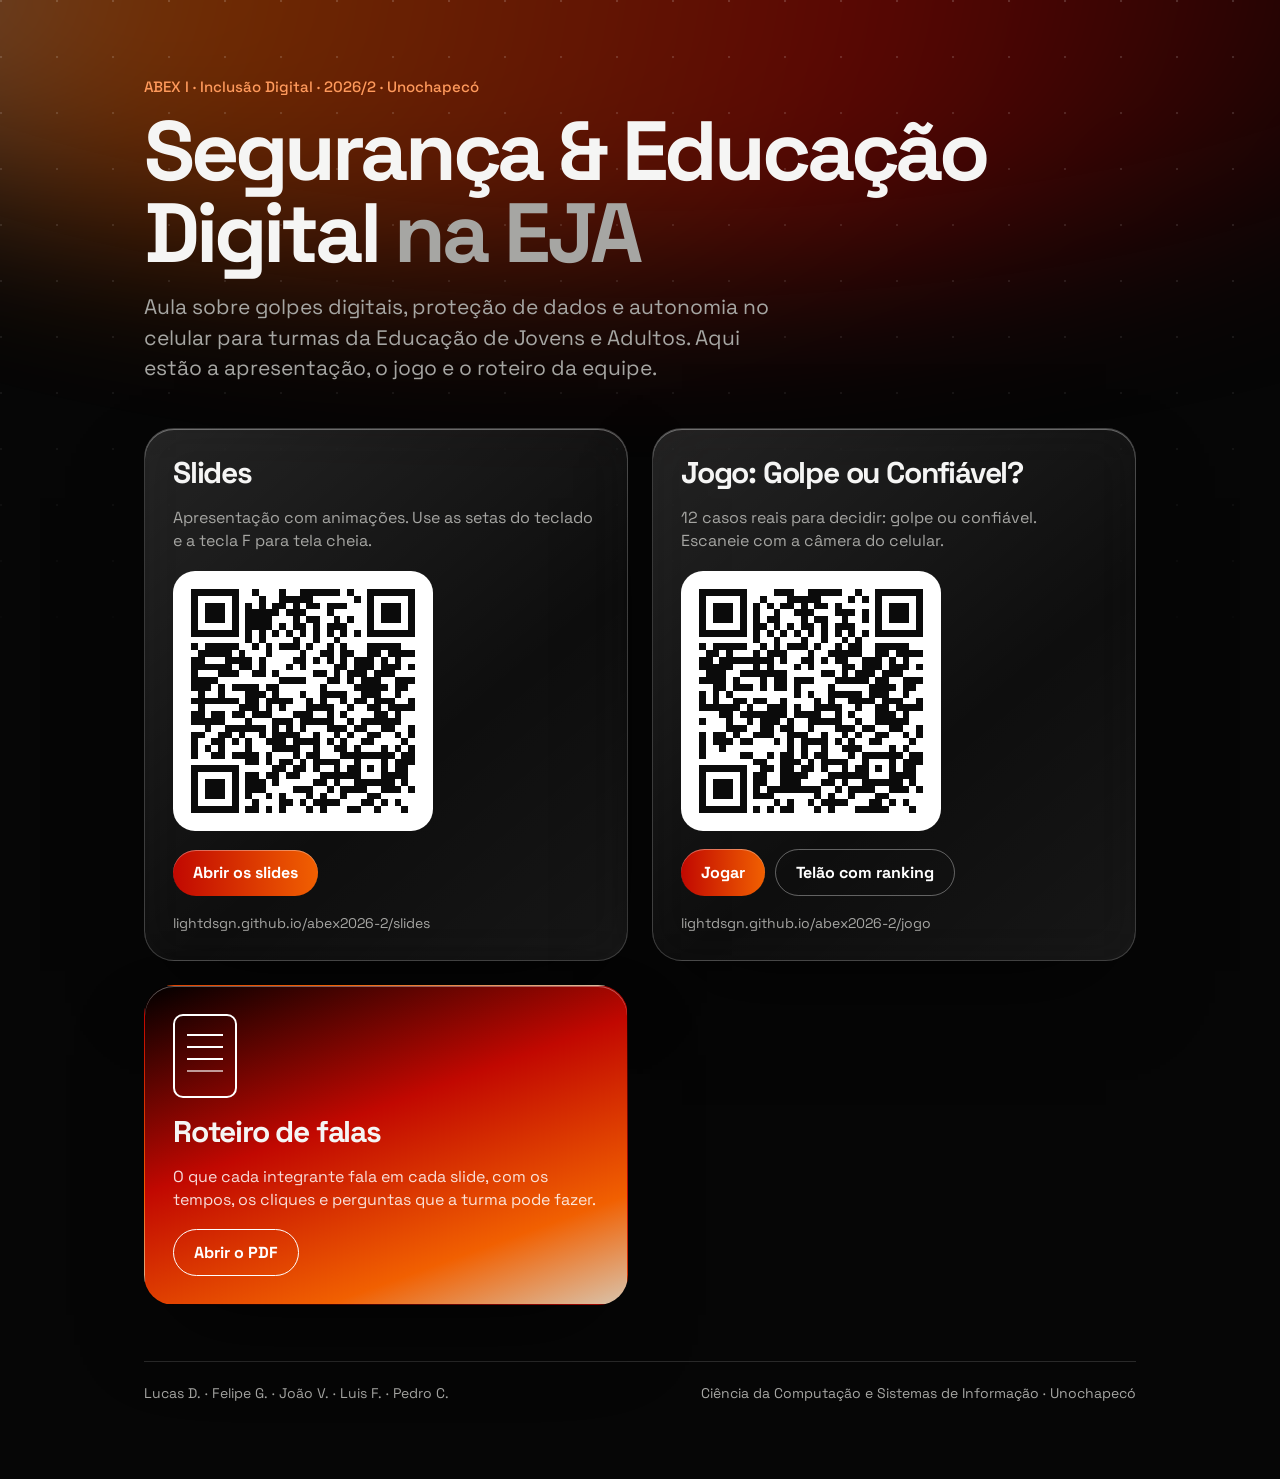
==== index.html @ 37f2729f "Slides, jogo e roteiro do ABEX I" ====
<!DOCTYPE html>
<html lang="pt-BR">
<head>
<meta charset="utf-8">
<meta name="viewport" content="width=device-width, initial-scale=1">
<title>ABEX I · Segurança &amp; Educação Digital</title>
<style>
@font-face{font-family:'SG';font-weight:400;font-display:swap;src:url('slides/fonts/space-grotesk-400.woff2') format('woff2')}
@font-face{font-family:'SG';font-weight:500;font-display:swap;src:url('slides/fonts/space-grotesk-500.woff2') format('woff2')}
@font-face{font-family:'SG';font-weight:700;font-display:swap;src:url('slides/fonts/space-grotesk-700.woff2') format('woff2')}
:root{--g:linear-gradient(160deg,#000 0%,#C10801 42%,#F16001 78%,#D9C3AB 100%);--ink:#F5F5F4;--mute:#A6A6A3}
*{box-sizing:border-box;min-width:0}
body{margin:0;min-height:100vh;background:#060606;color:var(--ink);font-family:'SG',system-ui,sans-serif;-webkit-font-smoothing:antialiased;overflow-x:clip}
body::before{content:"";position:fixed;left:-20%;right:-20%;top:-30vh;height:60vh;border-radius:50%;background:linear-gradient(100deg,#D9C3AB 0%,#F16001 24%,#C10801 62%,#000 100%);filter:blur(90px);opacity:.45;z-index:-1}
body::after{content:"";position:fixed;inset:0;z-index:-1;background-image:radial-gradient(circle at 1px 1px,rgba(255,255,255,.16) 1.2px,transparent 1.6px);background-size:56px 56px;-webkit-mask:linear-gradient(#000,transparent 75%);mask:linear-gradient(#000,transparent 75%)}
main{max-width:1120px;margin:0 auto;padding:clamp(32px,6vw,80px) max(5vw,18px)}
.k{margin:0;font-size:15px;font-weight:500;color:#FF9A5C}
h1{margin:14px 0 0;font-size:clamp(40px,7vw,84px);line-height:.98;letter-spacing:-.05em;font-weight:700;text-wrap:balance}
h1 span{color:var(--mute)}
.lead{margin:18px 0 0;font-size:clamp(17px,2vw,21px);line-height:1.45;color:var(--mute);max-width:640px}
.grid{display:grid;grid-template-columns:repeat(auto-fit,minmax(min(100%,320px),1fr));gap:24px;margin-top:44px}
.card{position:relative;border-radius:30px;padding:28px;display:flex;flex-direction:column;gap:18px;background:linear-gradient(140deg,rgba(255,255,255,.12),rgba(255,255,255,.035) 60%,rgba(255,255,255,.07));-webkit-backdrop-filter:blur(24px) saturate(160%);backdrop-filter:blur(24px) saturate(160%);border:1px solid rgba(255,255,255,.18);box-shadow:inset 0 1px 0 rgba(255,255,255,.35),0 40px 90px -30px rgba(0,0,0,.7)}
.card h2{margin:0;font-size:30px;letter-spacing:-.04em;line-height:1.05}
.card p{margin:0;color:var(--mute);font-size:16px;line-height:1.45}
.qr{background:#fff;border-radius:22px;padding:18px;line-height:0;width:min(100%,260px)}
.qr svg{width:100%;height:auto;display:block}
.row{display:flex;flex-wrap:wrap;gap:10px;margin-top:auto}
.btn{display:inline-flex;align-items:center;gap:8px;min-height:46px;padding:12px 20px;border-radius:999px;font:600 16px 'SG',sans-serif;text-decoration:none;color:#fff;background:linear-gradient(90deg,#C10801,#F16001);box-shadow:inset 0 1px 0 rgba(255,255,255,.35)}
.btn.g{background:transparent;border:1.5px solid rgba(255,255,255,.35);box-shadow:none}
.btn:focus-visible{outline:3px solid #FF9A5C;outline-offset:3px}
.url{font-size:14px;color:var(--mute);overflow-wrap:anywhere}
.card.doc{background:var(--g);border-color:transparent}
.card.doc p{color:rgba(255,255,255,.85)}
.doc .ic{width:64px;height:84px;border:2px solid #fff;border-radius:10px;position:relative}
.doc .ic::before{content:"";position:absolute;left:12px;right:12px;top:18px;height:2px;background:#fff;box-shadow:0 12px 0 #fff,0 24px 0 #fff,0 36px 0 rgba(255,255,255,.6)}
footer{margin-top:56px;padding-top:22px;border-top:1px solid rgba(255,255,255,.14);display:flex;flex-wrap:wrap;justify-content:space-between;gap:12px;font-size:14px;color:var(--mute)}
@media (prefers-reduced-motion:reduce){*{transition:none!important}}
</style>
</head>
<body>
<main>
  <p class="k">ABEX I · Inclusão Digital · 2026/2 · Unochapecó</p>
  <h1>Segurança &amp; Educação Digital <span>na EJA</span></h1>
  <p class="lead">Aula sobre golpes digitais, proteção de dados e autonomia no celular para turmas da Educação de Jovens e Adultos. Aqui estão a apresentação, o jogo e o roteiro da equipe.</p>
  <div class="grid">
    <section class="card">
      <h2>Slides</h2>
      <p>Apresentação com animações. Use as setas do teclado e a tecla F para tela cheia.</p>
      <div class="qr"><svg viewBox="0 0 33 33" shape-rendering="crispEdges" role="img" aria-label="QR Code dos slides"><path d="M0 0h1v1h-1zM1 0h1v1h-1zM2 0h1v1h-1zM3 0h1v1h-1zM4 0h1v1h-1zM5 0h1v1h-1zM6 0h1v1h-1zM9 0h1v1h-1zM13 0h1v1h-1zM16 0h1v1h-1zM17 0h1v1h-1zM18 0h1v1h-1zM19 0h1v1h-1zM20 0h1v1h-1zM21 0h1v1h-1zM23 0h1v1h-1zM26 0h1v1h-1zM27 0h1v1h-1zM28 0h1v1h-1zM29 0h1v1h-1zM30 0h1v1h-1zM31 0h1v1h-1zM32 0h1v1h-1zM0 1h1v1h-1zM6 1h1v1h-1zM10 1h1v1h-1zM13 1h1v1h-1zM14 1h1v1h-1zM15 1h1v1h-1zM16 1h1v1h-1zM17 1h1v1h-1zM24 1h1v1h-1zM26 1h1v1h-1zM32 1h1v1h-1zM0 2h1v1h-1zM2 2h1v1h-1zM3 2h1v1h-1zM4 2h1v1h-1zM6 2h1v1h-1zM8 2h1v1h-1zM10 2h1v1h-1zM12 2h1v1h-1zM13 2h1v1h-1zM15 2h1v1h-1zM17 2h1v1h-1zM18 2h1v1h-1zM20 2h1v1h-1zM21 2h1v1h-1zM22 2h1v1h-1zM26 2h1v1h-1zM28 2h1v1h-1zM29 2h1v1h-1zM30 2h1v1h-1zM32 2h1v1h-1zM0 3h1v1h-1zM2 3h1v1h-1zM3 3h1v1h-1zM4 3h1v1h-1zM6 3h1v1h-1zM8 3h1v1h-1zM9 3h1v1h-1zM10 3h1v1h-1zM11 3h1v1h-1zM12 3h1v1h-1zM14 3h1v1h-1zM15 3h1v1h-1zM16 3h1v1h-1zM20 3h1v1h-1zM26 3h1v1h-1zM28 3h1v1h-1zM29 3h1v1h-1zM30 3h1v1h-1zM32 3h1v1h-1zM0 4h1v1h-1zM2 4h1v1h-1zM3 4h1v1h-1zM4 4h1v1h-1zM6 4h1v1h-1zM8 4h1v1h-1zM9 4h1v1h-1zM10 4h1v1h-1zM11 4h1v1h-1zM15 4h1v1h-1zM17 4h1v1h-1zM18 4h1v1h-1zM21 4h1v1h-1zM23 4h1v1h-1zM26 4h1v1h-1zM28 4h1v1h-1zM29 4h1v1h-1zM30 4h1v1h-1zM32 4h1v1h-1zM0 5h1v1h-1zM6 5h1v1h-1zM8 5h1v1h-1zM9 5h1v1h-1zM10 5h1v1h-1zM11 5h1v1h-1zM13 5h1v1h-1zM15 5h1v1h-1zM16 5h1v1h-1zM18 5h1v1h-1zM20 5h1v1h-1zM21 5h1v1h-1zM22 5h1v1h-1zM26 5h1v1h-1zM32 5h1v1h-1zM0 6h1v1h-1zM1 6h1v1h-1zM2 6h1v1h-1zM3 6h1v1h-1zM4 6h1v1h-1zM5 6h1v1h-1zM6 6h1v1h-1zM8 6h1v1h-1zM10 6h1v1h-1zM12 6h1v1h-1zM14 6h1v1h-1zM16 6h1v1h-1zM18 6h1v1h-1zM20 6h1v1h-1zM22 6h1v1h-1zM24 6h1v1h-1zM26 6h1v1h-1zM27 6h1v1h-1zM28 6h1v1h-1zM29 6h1v1h-1zM30 6h1v1h-1zM31 6h1v1h-1zM32 6h1v1h-1zM8 7h1v1h-1zM10 7h1v1h-1zM15 7h1v1h-1zM18 7h1v1h-1zM21 7h1v1h-1zM0 8h1v1h-1zM2 8h1v1h-1zM3 8h1v1h-1zM4 8h1v1h-1zM5 8h1v1h-1zM6 8h1v1h-1zM9 8h1v1h-1zM11 8h1v1h-1zM13 8h1v1h-1zM14 8h1v1h-1zM15 8h1v1h-1zM17 8h1v1h-1zM20 8h1v1h-1zM22 8h1v1h-1zM26 8h1v1h-1zM27 8h1v1h-1zM28 8h1v1h-1zM29 8h1v1h-1zM30 8h1v1h-1zM1 9h1v1h-1zM2 9h1v1h-1zM3 9h1v1h-1zM4 9h1v1h-1zM5 9h1v1h-1zM7 9h1v1h-1zM11 9h1v1h-1zM16 9h1v1h-1zM19 9h1v1h-1zM20 9h1v1h-1zM22 9h1v1h-1zM23 9h1v1h-1zM26 9h1v1h-1zM27 9h1v1h-1zM29 9h1v1h-1zM30 9h1v1h-1zM31 9h1v1h-1zM32 9h1v1h-1zM0 10h1v1h-1zM1 10h1v1h-1zM5 10h1v1h-1zM6 10h1v1h-1zM7 10h1v1h-1zM8 10h1v1h-1zM10 10h1v1h-1zM15 10h1v1h-1zM16 10h1v1h-1zM18 10h1v1h-1zM20 10h1v1h-1zM22 10h1v1h-1zM24 10h1v1h-1zM25 10h1v1h-1zM26 10h1v1h-1zM28 10h1v1h-1zM30 10h1v1h-1zM0 11h1v1h-1zM1 11h1v1h-1zM2 11h1v1h-1zM3 11h1v1h-1zM4 11h1v1h-1zM5 11h1v1h-1zM7 11h1v1h-1zM8 11h1v1h-1zM10 11h1v1h-1zM14 11h1v1h-1zM16 11h1v1h-1zM21 11h1v1h-1zM22 11h1v1h-1zM24 11h1v1h-1zM25 11h1v1h-1zM26 11h1v1h-1zM28 11h1v1h-1zM29 11h1v1h-1zM30 11h1v1h-1zM32 11h1v1h-1zM0 12h1v1h-1zM4 12h1v1h-1zM5 12h1v1h-1zM6 12h1v1h-1zM9 12h1v1h-1zM10 12h1v1h-1zM12 12h1v1h-1zM18 12h1v1h-1zM19 12h1v1h-1zM21 12h1v1h-1zM23 12h1v1h-1zM24 12h1v1h-1zM25 12h1v1h-1zM27 12h1v1h-1zM28 12h1v1h-1zM29 12h1v1h-1zM0 13h1v1h-1zM1 13h1v1h-1zM2 13h1v1h-1zM3 13h1v1h-1zM13 13h1v1h-1zM14 13h1v1h-1zM15 13h1v1h-1zM16 13h1v1h-1zM20 13h1v1h-1zM21 13h1v1h-1zM23 13h1v1h-1zM25 13h1v1h-1zM26 13h1v1h-1zM27 13h1v1h-1zM30 13h1v1h-1zM31 13h1v1h-1zM32 13h1v1h-1zM0 14h1v1h-1zM1 14h1v1h-1zM2 14h1v1h-1zM4 14h1v1h-1zM6 14h1v1h-1zM7 14h1v1h-1zM8 14h1v1h-1zM9 14h1v1h-1zM11 14h1v1h-1zM12 14h1v1h-1zM19 14h1v1h-1zM24 14h1v1h-1zM25 14h1v1h-1zM26 14h1v1h-1zM27 14h1v1h-1zM28 14h1v1h-1zM30 14h1v1h-1zM31 14h1v1h-1zM1 15h1v1h-1zM4 15h1v1h-1zM8 15h1v1h-1zM9 15h1v1h-1zM10 15h1v1h-1zM12 15h1v1h-1zM16 15h1v1h-1zM19 15h1v1h-1zM20 15h1v1h-1zM21 15h1v1h-1zM22 15h1v1h-1zM25 15h1v1h-1zM26 15h1v1h-1zM27 15h1v1h-1zM30 15h1v1h-1zM0 16h1v1h-1zM1 16h1v1h-1zM2 16h1v1h-1zM3 16h1v1h-1zM4 16h1v1h-1zM5 16h1v1h-1zM6 16h1v1h-1zM8 16h1v1h-1zM9 16h1v1h-1zM11 16h1v1h-1zM12 16h1v1h-1zM13 16h1v1h-1zM14 16h1v1h-1zM17 16h1v1h-1zM19 16h1v1h-1zM22 16h1v1h-1zM24 16h1v1h-1zM25 16h1v1h-1zM27 16h1v1h-1zM28 16h1v1h-1zM29 16h1v1h-1zM32 16h1v1h-1zM1 17h1v1h-1zM7 17h1v1h-1zM8 17h1v1h-1zM9 17h1v1h-1zM11 17h1v1h-1zM13 17h1v1h-1zM17 17h1v1h-1zM18 17h1v1h-1zM19 17h1v1h-1zM20 17h1v1h-1zM23 17h1v1h-1zM26 17h1v1h-1zM27 17h1v1h-1zM29 17h1v1h-1zM30 17h1v1h-1zM31 17h1v1h-1zM32 17h1v1h-1zM0 18h1v1h-1zM1 18h1v1h-1zM3 18h1v1h-1zM4 18h1v1h-1zM6 18h1v1h-1zM7 18h1v1h-1zM9 18h1v1h-1zM10 18h1v1h-1zM11 18h1v1h-1zM15 18h1v1h-1zM16 18h1v1h-1zM17 18h1v1h-1zM20 18h1v1h-1zM22 18h1v1h-1zM27 18h1v1h-1zM28 18h1v1h-1zM30 18h1v1h-1zM0 19h1v1h-1zM1 19h1v1h-1zM2 19h1v1h-1zM3 19h1v1h-1zM4 19h1v1h-1zM8 19h1v1h-1zM12 19h1v1h-1zM13 19h1v1h-1zM14 19h1v1h-1zM16 19h1v1h-1zM17 19h1v1h-1zM18 19h1v1h-1zM19 19h1v1h-1zM20 19h1v1h-1zM23 19h1v1h-1zM25 19h1v1h-1zM26 19h1v1h-1zM27 19h1v1h-1zM28 19h1v1h-1zM29 19h1v1h-1zM30 19h1v1h-1zM2 20h1v1h-1zM5 20h1v1h-1zM6 20h1v1h-1zM7 20h1v1h-1zM8 20h1v1h-1zM9 20h1v1h-1zM10 20h1v1h-1zM12 20h1v1h-1zM14 20h1v1h-1zM16 20h1v1h-1zM20 20h1v1h-1zM21 20h1v1h-1zM22 20h1v1h-1zM24 20h1v1h-1zM25 20h1v1h-1zM28 20h1v1h-1zM29 20h1v1h-1zM32 20h1v1h-1zM0 21h1v1h-1zM1 21h1v1h-1zM4 21h1v1h-1zM5 21h1v1h-1zM7 21h1v1h-1zM10 21h1v1h-1zM12 21h1v1h-1zM13 21h1v1h-1zM14 21h1v1h-1zM15 21h1v1h-1zM18 21h1v1h-1zM21 21h1v1h-1zM23 21h1v1h-1zM26 21h1v1h-1zM27 21h1v1h-1zM30 21h1v1h-1zM32 21h1v1h-1zM0 22h1v1h-1zM3 22h1v1h-1zM4 22h1v1h-1zM6 22h1v1h-1zM8 22h1v1h-1zM11 22h1v1h-1zM12 22h1v1h-1zM13 22h1v1h-1zM15 22h1v1h-1zM16 22h1v1h-1zM17 22h1v1h-1zM18 22h1v1h-1zM20 22h1v1h-1zM22 22h1v1h-1zM25 22h1v1h-1zM26 22h1v1h-1zM31 22h1v1h-1zM0 23h1v1h-1zM2 23h1v1h-1zM4 23h1v1h-1zM8 23h1v1h-1zM12 23h1v1h-1zM13 23h1v1h-1zM14 23h1v1h-1zM15 23h1v1h-1zM18 23h1v1h-1zM21 23h1v1h-1zM22 23h1v1h-1zM24 23h1v1h-1zM28 23h1v1h-1zM30 23h1v1h-1zM32 23h1v1h-1zM0 24h1v1h-1zM3 24h1v1h-1zM4 24h1v1h-1zM6 24h1v1h-1zM7 24h1v1h-1zM8 24h1v1h-1zM9 24h1v1h-1zM11 24h1v1h-1zM15 24h1v1h-1zM17 24h1v1h-1zM18 24h1v1h-1zM22 24h1v1h-1zM23 24h1v1h-1zM24 24h1v1h-1zM25 24h1v1h-1zM26 24h1v1h-1zM27 24h1v1h-1zM28 24h1v1h-1zM29 24h1v1h-1zM31 24h1v1h-1zM32 24h1v1h-1zM8 25h1v1h-1zM9 25h1v1h-1zM11 25h1v1h-1zM13 25h1v1h-1zM14 25h1v1h-1zM16 25h1v1h-1zM18 25h1v1h-1zM19 25h1v1h-1zM20 25h1v1h-1zM21 25h1v1h-1zM24 25h1v1h-1zM28 25h1v1h-1zM30 25h1v1h-1zM31 25h1v1h-1zM32 25h1v1h-1zM0 26h1v1h-1zM1 26h1v1h-1zM2 26h1v1h-1zM3 26h1v1h-1zM4 26h1v1h-1zM5 26h1v1h-1zM6 26h1v1h-1zM12 26h1v1h-1zM13 26h1v1h-1zM15 26h1v1h-1zM16 26h1v1h-1zM18 26h1v1h-1zM21 26h1v1h-1zM23 26h1v1h-1zM24 26h1v1h-1zM26 26h1v1h-1zM28 26h1v1h-1zM30 26h1v1h-1zM31 26h1v1h-1zM0 27h1v1h-1zM6 27h1v1h-1zM8 27h1v1h-1zM9 27h1v1h-1zM11 27h1v1h-1zM12 27h1v1h-1zM14 27h1v1h-1zM15 27h1v1h-1zM19 27h1v1h-1zM20 27h1v1h-1zM21 27h1v1h-1zM22 27h1v1h-1zM23 27h1v1h-1zM24 27h1v1h-1zM28 27h1v1h-1zM29 27h1v1h-1zM30 27h1v1h-1zM31 27h1v1h-1zM0 28h1v1h-1zM2 28h1v1h-1zM3 28h1v1h-1zM4 28h1v1h-1zM6 28h1v1h-1zM8 28h1v1h-1zM9 28h1v1h-1zM10 28h1v1h-1zM12 28h1v1h-1zM18 28h1v1h-1zM19 28h1v1h-1zM21 28h1v1h-1zM24 28h1v1h-1zM25 28h1v1h-1zM26 28h1v1h-1zM27 28h1v1h-1zM28 28h1v1h-1zM29 28h1v1h-1zM31 28h1v1h-1zM0 29h1v1h-1zM2 29h1v1h-1zM3 29h1v1h-1zM4 29h1v1h-1zM6 29h1v1h-1zM8 29h1v1h-1zM9 29h1v1h-1zM10 29h1v1h-1zM15 29h1v1h-1zM16 29h1v1h-1zM17 29h1v1h-1zM20 29h1v1h-1zM22 29h1v1h-1zM23 29h1v1h-1zM24 29h1v1h-1zM25 29h1v1h-1zM28 29h1v1h-1zM29 29h1v1h-1zM30 29h1v1h-1zM32 29h1v1h-1zM0 30h1v1h-1zM2 30h1v1h-1zM3 30h1v1h-1zM4 30h1v1h-1zM6 30h1v1h-1zM8 30h1v1h-1zM11 30h1v1h-1zM13 30h1v1h-1zM17 30h1v1h-1zM19 30h1v1h-1zM22 30h1v1h-1zM26 30h1v1h-1zM27 30h1v1h-1zM0 31h1v1h-1zM6 31h1v1h-1zM9 31h1v1h-1zM13 31h1v1h-1zM14 31h1v1h-1zM16 31h1v1h-1zM18 31h1v1h-1zM19 31h1v1h-1zM20 31h1v1h-1zM21 31h1v1h-1zM25 31h1v1h-1zM26 31h1v1h-1zM28 31h1v1h-1zM30 31h1v1h-1zM0 32h1v1h-1zM1 32h1v1h-1zM2 32h1v1h-1zM3 32h1v1h-1zM4 32h1v1h-1zM5 32h1v1h-1zM6 32h1v1h-1zM8 32h1v1h-1zM9 32h1v1h-1zM11 32h1v1h-1zM13 32h1v1h-1zM17 32h1v1h-1zM19 32h1v1h-1zM23 32h1v1h-1zM24 32h1v1h-1zM27 32h1v1h-1zM31 32h1v1h-1z" fill="#0B0B0B"/></svg></div>
      <div class="row"><a class="btn" href="slides/">Abrir os slides</a></div>
      <span class="url">lightdsgn.github.io/abex2026-2/slides</span>
    </section>
    <section class="card">
      <h2>Jogo: Golpe ou Confiável?</h2>
      <p>12 casos reais para decidir: golpe ou confiável. Escaneie com a câmera do celular.</p>
      <div class="qr"><svg viewBox="0 0 33 33" shape-rendering="crispEdges" role="img" aria-label="QR Code do jogo"><path d="M0 0h1v1h-1zM1 0h1v1h-1zM2 0h1v1h-1zM3 0h1v1h-1zM4 0h1v1h-1zM5 0h1v1h-1zM6 0h1v1h-1zM11 0h1v1h-1zM12 0h1v1h-1zM13 0h1v1h-1zM16 0h1v1h-1zM17 0h1v1h-1zM18 0h1v1h-1zM19 0h1v1h-1zM20 0h1v1h-1zM23 0h1v1h-1zM26 0h1v1h-1zM27 0h1v1h-1zM28 0h1v1h-1zM29 0h1v1h-1zM30 0h1v1h-1zM31 0h1v1h-1zM32 0h1v1h-1zM0 1h1v1h-1zM6 1h1v1h-1zM9 1h1v1h-1zM13 1h1v1h-1zM14 1h1v1h-1zM15 1h1v1h-1zM16 1h1v1h-1zM17 1h1v1h-1zM22 1h1v1h-1zM24 1h1v1h-1zM26 1h1v1h-1zM32 1h1v1h-1zM0 2h1v1h-1zM2 2h1v1h-1zM3 2h1v1h-1zM4 2h1v1h-1zM6 2h1v1h-1zM8 2h1v1h-1zM10 2h1v1h-1zM12 2h1v1h-1zM13 2h1v1h-1zM15 2h1v1h-1zM17 2h1v1h-1zM18 2h1v1h-1zM20 2h1v1h-1zM26 2h1v1h-1zM28 2h1v1h-1zM29 2h1v1h-1zM30 2h1v1h-1zM32 2h1v1h-1zM0 3h1v1h-1zM2 3h1v1h-1zM3 3h1v1h-1zM4 3h1v1h-1zM6 3h1v1h-1zM8 3h1v1h-1zM11 3h1v1h-1zM14 3h1v1h-1zM15 3h1v1h-1zM16 3h1v1h-1zM20 3h1v1h-1zM21 3h1v1h-1zM22 3h1v1h-1zM24 3h1v1h-1zM26 3h1v1h-1zM28 3h1v1h-1zM29 3h1v1h-1zM30 3h1v1h-1zM32 3h1v1h-1zM0 4h1v1h-1zM2 4h1v1h-1zM3 4h1v1h-1zM4 4h1v1h-1zM6 4h1v1h-1zM8 4h1v1h-1zM10 4h1v1h-1zM11 4h1v1h-1zM15 4h1v1h-1zM17 4h1v1h-1zM18 4h1v1h-1zM21 4h1v1h-1zM24 4h1v1h-1zM26 4h1v1h-1zM28 4h1v1h-1zM29 4h1v1h-1zM30 4h1v1h-1zM32 4h1v1h-1zM0 5h1v1h-1zM6 5h1v1h-1zM8 5h1v1h-1zM9 5h1v1h-1zM11 5h1v1h-1zM13 5h1v1h-1zM15 5h1v1h-1zM16 5h1v1h-1zM18 5h1v1h-1zM20 5h1v1h-1zM21 5h1v1h-1zM22 5h1v1h-1zM26 5h1v1h-1zM32 5h1v1h-1zM0 6h1v1h-1zM1 6h1v1h-1zM2 6h1v1h-1zM3 6h1v1h-1zM4 6h1v1h-1zM5 6h1v1h-1zM6 6h1v1h-1zM8 6h1v1h-1zM10 6h1v1h-1zM12 6h1v1h-1zM14 6h1v1h-1zM16 6h1v1h-1zM18 6h1v1h-1zM20 6h1v1h-1zM22 6h1v1h-1zM24 6h1v1h-1zM26 6h1v1h-1zM27 6h1v1h-1zM28 6h1v1h-1zM29 6h1v1h-1zM30 6h1v1h-1zM31 6h1v1h-1zM32 6h1v1h-1zM8 7h1v1h-1zM11 7h1v1h-1zM15 7h1v1h-1zM18 7h1v1h-1zM21 7h1v1h-1zM23 7h1v1h-1zM0 8h1v1h-1zM2 8h1v1h-1zM3 8h1v1h-1zM4 8h1v1h-1zM5 8h1v1h-1zM6 8h1v1h-1zM9 8h1v1h-1zM11 8h1v1h-1zM13 8h1v1h-1zM14 8h1v1h-1zM15 8h1v1h-1zM17 8h1v1h-1zM20 8h1v1h-1zM22 8h1v1h-1zM23 8h1v1h-1zM26 8h1v1h-1zM27 8h1v1h-1zM28 8h1v1h-1zM29 8h1v1h-1zM30 8h1v1h-1zM1 9h1v1h-1zM2 9h1v1h-1zM4 9h1v1h-1zM8 9h1v1h-1zM10 9h1v1h-1zM11 9h1v1h-1zM12 9h1v1h-1zM16 9h1v1h-1zM19 9h1v1h-1zM20 9h1v1h-1zM21 9h1v1h-1zM22 9h1v1h-1zM23 9h1v1h-1zM26 9h1v1h-1zM27 9h1v1h-1zM29 9h1v1h-1zM30 9h1v1h-1zM31 9h1v1h-1zM32 9h1v1h-1zM0 10h1v1h-1zM1 10h1v1h-1zM3 10h1v1h-1zM4 10h1v1h-1zM5 10h1v1h-1zM6 10h1v1h-1zM7 10h1v1h-1zM8 10h1v1h-1zM9 10h1v1h-1zM10 10h1v1h-1zM12 10h1v1h-1zM15 10h1v1h-1zM16 10h1v1h-1zM18 10h1v1h-1zM20 10h1v1h-1zM21 10h1v1h-1zM24 10h1v1h-1zM25 10h1v1h-1zM26 10h1v1h-1zM28 10h1v1h-1zM30 10h1v1h-1zM0 11h1v1h-1zM1 11h1v1h-1zM2 11h1v1h-1zM3 11h1v1h-1zM4 11h1v1h-1zM8 11h1v1h-1zM10 11h1v1h-1zM14 11h1v1h-1zM16 11h1v1h-1zM21 11h1v1h-1zM22 11h1v1h-1zM24 11h1v1h-1zM25 11h1v1h-1zM26 11h1v1h-1zM28 11h1v1h-1zM29 11h1v1h-1zM30 11h1v1h-1zM32 11h1v1h-1zM1 12h1v1h-1zM2 12h1v1h-1zM3 12h1v1h-1zM6 12h1v1h-1zM7 12h1v1h-1zM8 12h1v1h-1zM9 12h1v1h-1zM10 12h1v1h-1zM11 12h1v1h-1zM12 12h1v1h-1zM18 12h1v1h-1zM19 12h1v1h-1zM21 12h1v1h-1zM23 12h1v1h-1zM24 12h1v1h-1zM25 12h1v1h-1zM27 12h1v1h-1zM28 12h1v1h-1zM29 12h1v1h-1zM0 13h1v1h-1zM1 13h1v1h-1zM2 13h1v1h-1zM3 13h1v1h-1zM5 13h1v1h-1zM9 13h1v1h-1zM11 13h1v1h-1zM12 13h1v1h-1zM14 13h1v1h-1zM15 13h1v1h-1zM16 13h1v1h-1zM20 13h1v1h-1zM21 13h1v1h-1zM22 13h1v1h-1zM23 13h1v1h-1zM24 13h1v1h-1zM26 13h1v1h-1zM27 13h1v1h-1zM30 13h1v1h-1zM31 13h1v1h-1zM32 13h1v1h-1zM2 14h1v1h-1zM3 14h1v1h-1zM5 14h1v1h-1zM6 14h1v1h-1zM7 14h1v1h-1zM9 14h1v1h-1zM11 14h1v1h-1zM12 14h1v1h-1zM14 14h1v1h-1zM19 14h1v1h-1zM25 14h1v1h-1zM26 14h1v1h-1zM27 14h1v1h-1zM28 14h1v1h-1zM30 14h1v1h-1zM31 14h1v1h-1zM0 15h1v1h-1zM2 15h1v1h-1zM4 15h1v1h-1zM14 15h1v1h-1zM16 15h1v1h-1zM19 15h1v1h-1zM20 15h1v1h-1zM21 15h1v1h-1zM22 15h1v1h-1zM23 15h1v1h-1zM25 15h1v1h-1zM26 15h1v1h-1zM27 15h1v1h-1zM30 15h1v1h-1zM0 16h1v1h-1zM2 16h1v1h-1zM5 16h1v1h-1zM6 16h1v1h-1zM8 16h1v1h-1zM9 16h1v1h-1zM12 16h1v1h-1zM17 16h1v1h-1zM19 16h1v1h-1zM22 16h1v1h-1zM23 16h1v1h-1zM24 16h1v1h-1zM25 16h1v1h-1zM27 16h1v1h-1zM28 16h1v1h-1zM29 16h1v1h-1zM32 16h1v1h-1zM0 17h1v1h-1zM1 17h1v1h-1zM2 17h1v1h-1zM3 17h1v1h-1zM4 17h1v1h-1zM5 17h1v1h-1zM7 17h1v1h-1zM10 17h1v1h-1zM11 17h1v1h-1zM12 17h1v1h-1zM14 17h1v1h-1zM17 17h1v1h-1zM18 17h1v1h-1zM19 17h1v1h-1zM20 17h1v1h-1zM23 17h1v1h-1zM26 17h1v1h-1zM27 17h1v1h-1zM29 17h1v1h-1zM30 17h1v1h-1zM31 17h1v1h-1zM32 17h1v1h-1zM3 18h1v1h-1zM4 18h1v1h-1zM6 18h1v1h-1zM7 18h1v1h-1zM8 18h1v1h-1zM9 18h1v1h-1zM10 18h1v1h-1zM11 18h1v1h-1zM12 18h1v1h-1zM14 18h1v1h-1zM15 18h1v1h-1zM16 18h1v1h-1zM17 18h1v1h-1zM20 18h1v1h-1zM22 18h1v1h-1zM26 18h1v1h-1zM27 18h1v1h-1zM28 18h1v1h-1zM30 18h1v1h-1zM0 19h1v1h-1zM4 19h1v1h-1zM7 19h1v1h-1zM9 19h1v1h-1zM10 19h1v1h-1zM11 19h1v1h-1zM13 19h1v1h-1zM16 19h1v1h-1zM17 19h1v1h-1zM18 19h1v1h-1zM19 19h1v1h-1zM20 19h1v1h-1zM23 19h1v1h-1zM26 19h1v1h-1zM27 19h1v1h-1zM28 19h1v1h-1zM29 19h1v1h-1zM30 19h1v1h-1zM4 20h1v1h-1zM5 20h1v1h-1zM6 20h1v1h-1zM9 20h1v1h-1zM10 20h1v1h-1zM12 20h1v1h-1zM13 20h1v1h-1zM16 20h1v1h-1zM20 20h1v1h-1zM21 20h1v1h-1zM22 20h1v1h-1zM24 20h1v1h-1zM25 20h1v1h-1zM28 20h1v1h-1zM29 20h1v1h-1zM32 20h1v1h-1zM0 21h1v1h-1zM2 21h1v1h-1zM3 21h1v1h-1zM5 21h1v1h-1zM8 21h1v1h-1zM9 21h1v1h-1zM10 21h1v1h-1zM13 21h1v1h-1zM14 21h1v1h-1zM15 21h1v1h-1zM18 21h1v1h-1zM21 21h1v1h-1zM23 21h1v1h-1zM26 21h1v1h-1zM27 21h1v1h-1zM30 21h1v1h-1zM32 21h1v1h-1zM0 22h1v1h-1zM2 22h1v1h-1zM3 22h1v1h-1zM4 22h1v1h-1zM6 22h1v1h-1zM7 22h1v1h-1zM11 22h1v1h-1zM13 22h1v1h-1zM15 22h1v1h-1zM16 22h1v1h-1zM17 22h1v1h-1zM18 22h1v1h-1zM20 22h1v1h-1zM22 22h1v1h-1zM25 22h1v1h-1zM26 22h1v1h-1zM31 22h1v1h-1zM0 23h1v1h-1zM3 23h1v1h-1zM13 23h1v1h-1zM15 23h1v1h-1zM18 23h1v1h-1zM21 23h1v1h-1zM22 23h1v1h-1zM23 23h1v1h-1zM28 23h1v1h-1zM30 23h1v1h-1zM0 24h1v1h-1zM6 24h1v1h-1zM7 24h1v1h-1zM10 24h1v1h-1zM12 24h1v1h-1zM13 24h1v1h-1zM15 24h1v1h-1zM17 24h1v1h-1zM18 24h1v1h-1zM22 24h1v1h-1zM24 24h1v1h-1zM25 24h1v1h-1zM26 24h1v1h-1zM27 24h1v1h-1zM28 24h1v1h-1zM29 24h1v1h-1zM31 24h1v1h-1zM32 24h1v1h-1zM8 25h1v1h-1zM9 25h1v1h-1zM12 25h1v1h-1zM13 25h1v1h-1zM14 25h1v1h-1zM16 25h1v1h-1zM18 25h1v1h-1zM19 25h1v1h-1zM20 25h1v1h-1zM21 25h1v1h-1zM24 25h1v1h-1zM28 25h1v1h-1zM30 25h1v1h-1zM31 25h1v1h-1zM32 25h1v1h-1zM0 26h1v1h-1zM1 26h1v1h-1zM2 26h1v1h-1zM3 26h1v1h-1zM4 26h1v1h-1zM5 26h1v1h-1zM6 26h1v1h-1zM9 26h1v1h-1zM10 26h1v1h-1zM12 26h1v1h-1zM13 26h1v1h-1zM15 26h1v1h-1zM16 26h1v1h-1zM18 26h1v1h-1zM21 26h1v1h-1zM23 26h1v1h-1zM24 26h1v1h-1zM26 26h1v1h-1zM28 26h1v1h-1zM30 26h1v1h-1zM31 26h1v1h-1zM0 27h1v1h-1zM6 27h1v1h-1zM8 27h1v1h-1zM9 27h1v1h-1zM12 27h1v1h-1zM13 27h1v1h-1zM14 27h1v1h-1zM15 27h1v1h-1zM19 27h1v1h-1zM20 27h1v1h-1zM21 27h1v1h-1zM22 27h1v1h-1zM23 27h1v1h-1zM24 27h1v1h-1zM28 27h1v1h-1zM29 27h1v1h-1zM30 27h1v1h-1zM31 27h1v1h-1zM0 28h1v1h-1zM2 28h1v1h-1zM3 28h1v1h-1zM4 28h1v1h-1zM6 28h1v1h-1zM8 28h1v1h-1zM9 28h1v1h-1zM12 28h1v1h-1zM13 28h1v1h-1zM14 28h1v1h-1zM18 28h1v1h-1zM19 28h1v1h-1zM21 28h1v1h-1zM24 28h1v1h-1zM25 28h1v1h-1zM26 28h1v1h-1zM27 28h1v1h-1zM28 28h1v1h-1zM29 28h1v1h-1zM31 28h1v1h-1zM0 29h1v1h-1zM2 29h1v1h-1zM3 29h1v1h-1zM4 29h1v1h-1zM6 29h1v1h-1zM8 29h1v1h-1zM10 29h1v1h-1zM11 29h1v1h-1zM12 29h1v1h-1zM13 29h1v1h-1zM14 29h1v1h-1zM15 29h1v1h-1zM16 29h1v1h-1zM17 29h1v1h-1zM20 29h1v1h-1zM22 29h1v1h-1zM23 29h1v1h-1zM24 29h1v1h-1zM25 29h1v1h-1zM28 29h1v1h-1zM29 29h1v1h-1zM30 29h1v1h-1zM32 29h1v1h-1zM0 30h1v1h-1zM2 30h1v1h-1zM3 30h1v1h-1zM4 30h1v1h-1zM6 30h1v1h-1zM8 30h1v1h-1zM9 30h1v1h-1zM10 30h1v1h-1zM17 30h1v1h-1zM19 30h1v1h-1zM22 30h1v1h-1zM26 30h1v1h-1zM27 30h1v1h-1zM0 31h1v1h-1zM6 31h1v1h-1zM11 31h1v1h-1zM13 31h1v1h-1zM16 31h1v1h-1zM18 31h1v1h-1zM19 31h1v1h-1zM20 31h1v1h-1zM21 31h1v1h-1zM25 31h1v1h-1zM26 31h1v1h-1zM28 31h1v1h-1zM30 31h1v1h-1zM0 32h1v1h-1zM1 32h1v1h-1zM2 32h1v1h-1zM3 32h1v1h-1zM4 32h1v1h-1zM5 32h1v1h-1zM6 32h1v1h-1zM8 32h1v1h-1zM10 32h1v1h-1zM12 32h1v1h-1zM13 32h1v1h-1zM17 32h1v1h-1zM19 32h1v1h-1zM23 32h1v1h-1zM24 32h1v1h-1zM25 32h1v1h-1zM26 32h1v1h-1zM27 32h1v1h-1zM31 32h1v1h-1z" fill="#0B0B0B"/></svg></div>
      <div class="row"><a class="btn" href="jogo/">Jogar</a><a class="btn g" href="jogo/#telao">Telão com ranking</a></div>
      <span class="url">lightdsgn.github.io/abex2026-2/jogo</span>
    </section>
    <section class="card doc">
      <span class="ic" aria-hidden="true"></span>
      <h2>Roteiro de falas</h2>
      <p>O que cada integrante fala em cada slide, com os tempos, os cliques e perguntas que a turma pode fazer.</p>
      <div class="row"><a class="btn g" style="border-color:#fff" href="roteiro/roteiro-de-falas.pdf">Abrir o PDF</a></div>
    </section>
  </div>
  <footer><span>Lucas D. · Felipe G. · João V. · Luis F. · Pedro C.</span><span>Ciência da Computação e Sistemas de Informação · Unochapecó</span></footer>
</main>
</body>
</html>
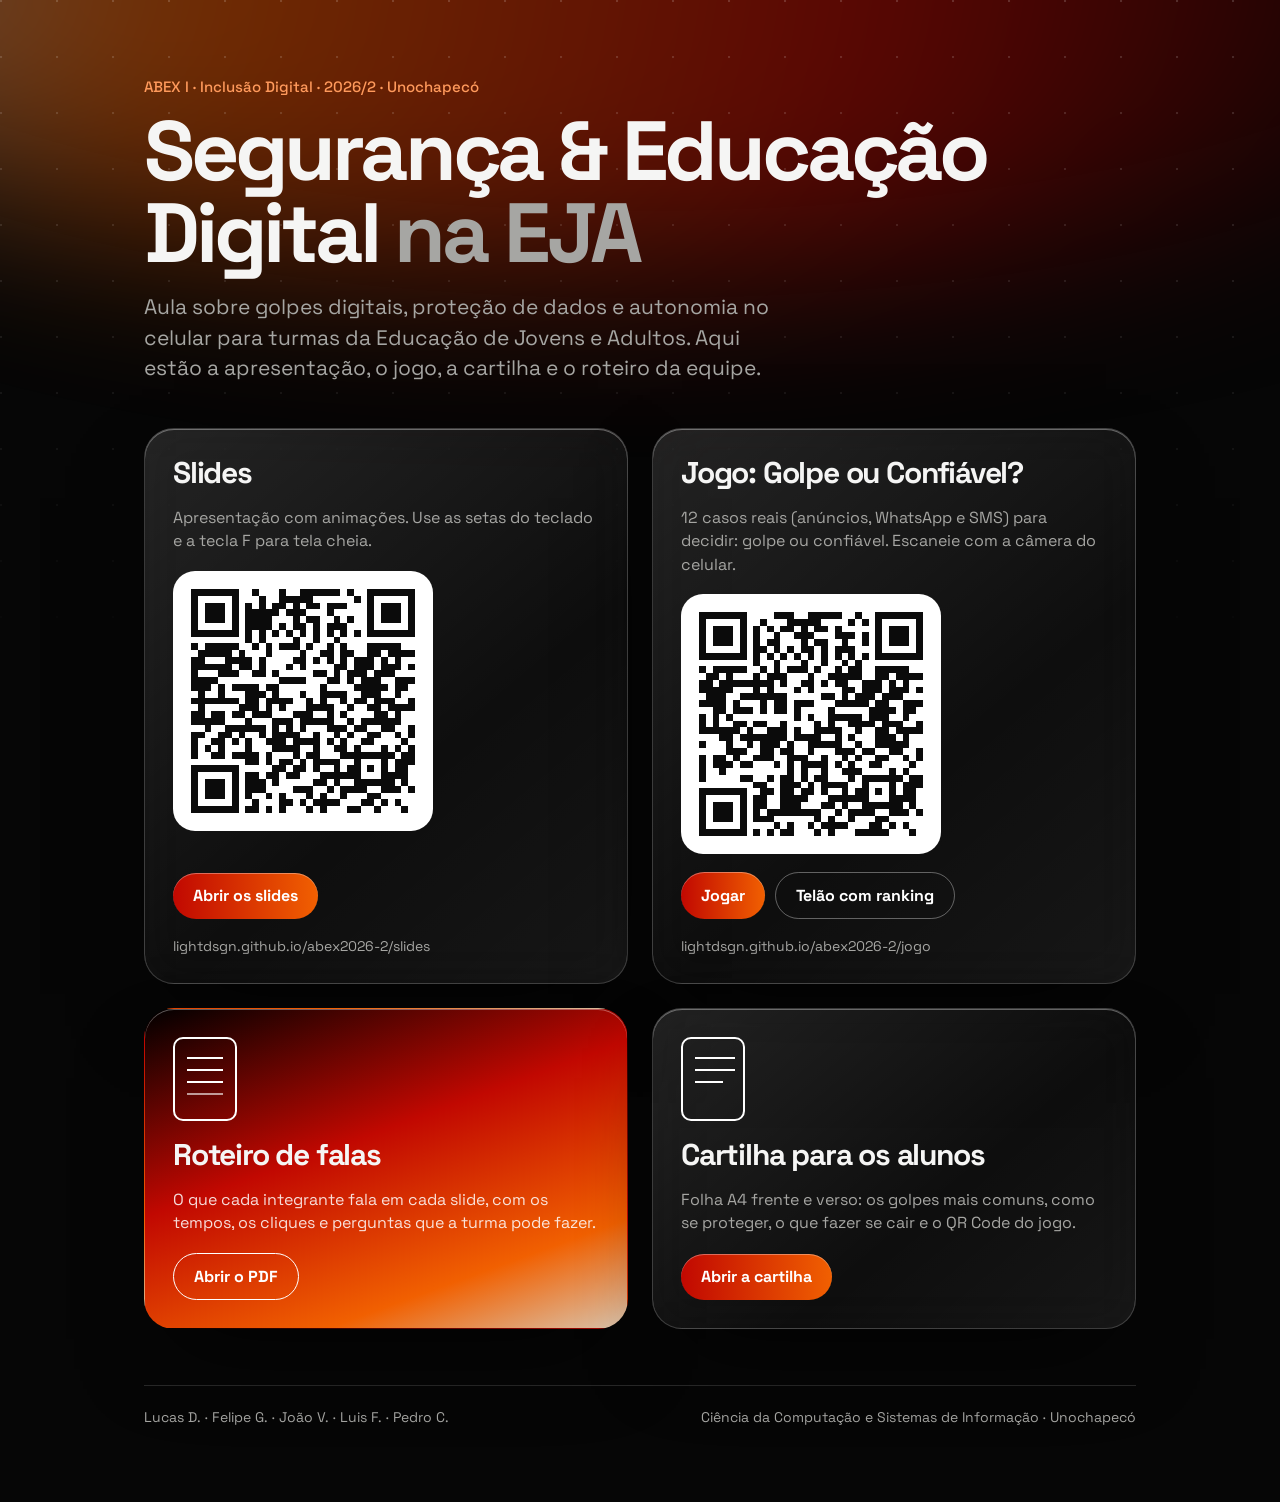
==== commit 45e530de: "Jogo e cartilha novos" ====
--- a/index.html
+++ b/index.html
@@ -41,7 +41,7 @@
 <main>
   <p class="k">ABEX I · Inclusão Digital · 2026/2 · Unochapecó</p>
   <h1>Segurança &amp; Educação Digital <span>na EJA</span></h1>
-  <p class="lead">Aula sobre golpes digitais, proteção de dados e autonomia no celular para turmas da Educação de Jovens e Adultos. Aqui estão a apresentação, o jogo e o roteiro da equipe.</p>
+  <p class="lead">Aula sobre golpes digitais, proteção de dados e autonomia no celular para turmas da Educação de Jovens e Adultos. Aqui estão a apresentação, o jogo, a cartilha e o roteiro da equipe.</p>
   <div class="grid">
     <section class="card">
       <h2>Slides</h2>
@@ -52,7 +52,7 @@
     </section>
     <section class="card">
       <h2>Jogo: Golpe ou Confiável?</h2>
-      <p>12 casos reais para decidir: golpe ou confiável. Escaneie com a câmera do celular.</p>
+      <p>12 casos reais (anúncios, WhatsApp e SMS) para decidir: golpe ou confiável. Escaneie com a câmera do celular.</p>
       <div class="qr"><svg viewBox="0 0 33 33" shape-rendering="crispEdges" role="img" aria-label="QR Code do jogo"><path d="M0 0h1v1h-1zM1 0h1v1h-1zM2 0h1v1h-1zM3 0h1v1h-1zM4 0h1v1h-1zM5 0h1v1h-1zM6 0h1v1h-1zM11 0h1v1h-1zM12 0h1v1h-1zM13 0h1v1h-1zM16 0h1v1h-1zM17 0h1v1h-1zM18 0h1v1h-1zM19 0h1v1h-1zM20 0h1v1h-1zM23 0h1v1h-1zM26 0h1v1h-1zM27 0h1v1h-1zM28 0h1v1h-1zM29 0h1v1h-1zM30 0h1v1h-1zM31 0h1v1h-1zM32 0h1v1h-1zM0 1h1v1h-1zM6 1h1v1h-1zM9 1h1v1h-1zM13 1h1v1h-1zM14 1h1v1h-1zM15 1h1v1h-1zM16 1h1v1h-1zM17 1h1v1h-1zM22 1h1v1h-1zM24 1h1v1h-1zM26 1h1v1h-1zM32 1h1v1h-1zM0 2h1v1h-1zM2 2h1v1h-1zM3 2h1v1h-1zM4 2h1v1h-1zM6 2h1v1h-1zM8 2h1v1h-1zM10 2h1v1h-1zM12 2h1v1h-1zM13 2h1v1h-1zM15 2h1v1h-1zM17 2h1v1h-1zM18 2h1v1h-1zM20 2h1v1h-1zM26 2h1v1h-1zM28 2h1v1h-1zM29 2h1v1h-1zM30 2h1v1h-1zM32 2h1v1h-1zM0 3h1v1h-1zM2 3h1v1h-1zM3 3h1v1h-1zM4 3h1v1h-1zM6 3h1v1h-1zM8 3h1v1h-1zM11 3h1v1h-1zM14 3h1v1h-1zM15 3h1v1h-1zM16 3h1v1h-1zM20 3h1v1h-1zM21 3h1v1h-1zM22 3h1v1h-1zM24 3h1v1h-1zM26 3h1v1h-1zM28 3h1v1h-1zM29 3h1v1h-1zM30 3h1v1h-1zM32 3h1v1h-1zM0 4h1v1h-1zM2 4h1v1h-1zM3 4h1v1h-1zM4 4h1v1h-1zM6 4h1v1h-1zM8 4h1v1h-1zM10 4h1v1h-1zM11 4h1v1h-1zM15 4h1v1h-1zM17 4h1v1h-1zM18 4h1v1h-1zM21 4h1v1h-1zM24 4h1v1h-1zM26 4h1v1h-1zM28 4h1v1h-1zM29 4h1v1h-1zM30 4h1v1h-1zM32 4h1v1h-1zM0 5h1v1h-1zM6 5h1v1h-1zM8 5h1v1h-1zM9 5h1v1h-1zM11 5h1v1h-1zM13 5h1v1h-1zM15 5h1v1h-1zM16 5h1v1h-1zM18 5h1v1h-1zM20 5h1v1h-1zM21 5h1v1h-1zM22 5h1v1h-1zM26 5h1v1h-1zM32 5h1v1h-1zM0 6h1v1h-1zM1 6h1v1h-1zM2 6h1v1h-1zM3 6h1v1h-1zM4 6h1v1h-1zM5 6h1v1h-1zM6 6h1v1h-1zM8 6h1v1h-1zM10 6h1v1h-1zM12 6h1v1h-1zM14 6h1v1h-1zM16 6h1v1h-1zM18 6h1v1h-1zM20 6h1v1h-1zM22 6h1v1h-1zM24 6h1v1h-1zM26 6h1v1h-1zM27 6h1v1h-1zM28 6h1v1h-1zM29 6h1v1h-1zM30 6h1v1h-1zM31 6h1v1h-1zM32 6h1v1h-1zM8 7h1v1h-1zM11 7h1v1h-1zM15 7h1v1h-1zM18 7h1v1h-1zM21 7h1v1h-1zM23 7h1v1h-1zM0 8h1v1h-1zM2 8h1v1h-1zM3 8h1v1h-1zM4 8h1v1h-1zM5 8h1v1h-1zM6 8h1v1h-1zM9 8h1v1h-1zM11 8h1v1h-1zM13 8h1v1h-1zM14 8h1v1h-1zM15 8h1v1h-1zM17 8h1v1h-1zM20 8h1v1h-1zM22 8h1v1h-1zM23 8h1v1h-1zM26 8h1v1h-1zM27 8h1v1h-1zM28 8h1v1h-1zM29 8h1v1h-1zM30 8h1v1h-1zM1 9h1v1h-1zM2 9h1v1h-1zM4 9h1v1h-1zM8 9h1v1h-1zM10 9h1v1h-1zM11 9h1v1h-1zM12 9h1v1h-1zM16 9h1v1h-1zM19 9h1v1h-1zM20 9h1v1h-1zM21 9h1v1h-1zM22 9h1v1h-1zM23 9h1v1h-1zM26 9h1v1h-1zM27 9h1v1h-1zM29 9h1v1h-1zM30 9h1v1h-1zM31 9h1v1h-1zM32 9h1v1h-1zM0 10h1v1h-1zM1 10h1v1h-1zM3 10h1v1h-1zM4 10h1v1h-1zM5 10h1v1h-1zM6 10h1v1h-1zM7 10h1v1h-1zM8 10h1v1h-1zM9 10h1v1h-1zM10 10h1v1h-1zM12 10h1v1h-1zM15 10h1v1h-1zM16 10h1v1h-1zM18 10h1v1h-1zM20 10h1v1h-1zM21 10h1v1h-1zM24 10h1v1h-1zM25 10h1v1h-1zM26 10h1v1h-1zM28 10h1v1h-1zM30 10h1v1h-1zM0 11h1v1h-1zM1 11h1v1h-1zM2 11h1v1h-1zM3 11h1v1h-1zM4 11h1v1h-1zM8 11h1v1h-1zM10 11h1v1h-1zM14 11h1v1h-1zM16 11h1v1h-1zM21 11h1v1h-1zM22 11h1v1h-1zM24 11h1v1h-1zM25 11h1v1h-1zM26 11h1v1h-1zM28 11h1v1h-1zM29 11h1v1h-1zM30 11h1v1h-1zM32 11h1v1h-1zM1 12h1v1h-1zM2 12h1v1h-1zM3 12h1v1h-1zM6 12h1v1h-1zM7 12h1v1h-1zM8 12h1v1h-1zM9 12h1v1h-1zM10 12h1v1h-1zM11 12h1v1h-1zM12 12h1v1h-1zM18 12h1v1h-1zM19 12h1v1h-1zM21 12h1v1h-1zM23 12h1v1h-1zM24 12h1v1h-1zM25 12h1v1h-1zM27 12h1v1h-1zM28 12h1v1h-1zM29 12h1v1h-1zM0 13h1v1h-1zM1 13h1v1h-1zM2 13h1v1h-1zM3 13h1v1h-1zM5 13h1v1h-1zM9 13h1v1h-1zM11 13h1v1h-1zM12 13h1v1h-1zM14 13h1v1h-1zM15 13h1v1h-1zM16 13h1v1h-1zM20 13h1v1h-1zM21 13h1v1h-1zM22 13h1v1h-1zM23 13h1v1h-1zM24 13h1v1h-1zM26 13h1v1h-1zM27 13h1v1h-1zM30 13h1v1h-1zM31 13h1v1h-1zM32 13h1v1h-1zM2 14h1v1h-1zM3 14h1v1h-1zM5 14h1v1h-1zM6 14h1v1h-1zM7 14h1v1h-1zM9 14h1v1h-1zM11 14h1v1h-1zM12 14h1v1h-1zM14 14h1v1h-1zM19 14h1v1h-1zM25 14h1v1h-1zM26 14h1v1h-1zM27 14h1v1h-1zM28 14h1v1h-1zM30 14h1v1h-1zM31 14h1v1h-1zM0 15h1v1h-1zM2 15h1v1h-1zM4 15h1v1h-1zM14 15h1v1h-1zM16 15h1v1h-1zM19 15h1v1h-1zM20 15h1v1h-1zM21 15h1v1h-1zM22 15h1v1h-1zM23 15h1v1h-1zM25 15h1v1h-1zM26 15h1v1h-1zM27 15h1v1h-1zM30 15h1v1h-1zM0 16h1v1h-1zM2 16h1v1h-1zM5 16h1v1h-1zM6 16h1v1h-1zM8 16h1v1h-1zM9 16h1v1h-1zM12 16h1v1h-1zM17 16h1v1h-1zM19 16h1v1h-1zM22 16h1v1h-1zM23 16h1v1h-1zM24 16h1v1h-1zM25 16h1v1h-1zM27 16h1v1h-1zM28 16h1v1h-1zM29 16h1v1h-1zM32 16h1v1h-1zM0 17h1v1h-1zM1 17h1v1h-1zM2 17h1v1h-1zM3 17h1v1h-1zM4 17h1v1h-1zM5 17h1v1h-1zM7 17h1v1h-1zM10 17h1v1h-1zM11 17h1v1h-1zM12 17h1v1h-1zM14 17h1v1h-1zM17 17h1v1h-1zM18 17h1v1h-1zM19 17h1v1h-1zM20 17h1v1h-1zM23 17h1v1h-1zM26 17h1v1h-1zM27 17h1v1h-1zM29 17h1v1h-1zM30 17h1v1h-1zM31 17h1v1h-1zM32 17h1v1h-1zM3 18h1v1h-1zM4 18h1v1h-1zM6 18h1v1h-1zM7 18h1v1h-1zM8 18h1v1h-1zM9 18h1v1h-1zM10 18h1v1h-1zM11 18h1v1h-1zM12 18h1v1h-1zM14 18h1v1h-1zM15 18h1v1h-1zM16 18h1v1h-1zM17 18h1v1h-1zM20 18h1v1h-1zM22 18h1v1h-1zM26 18h1v1h-1zM27 18h1v1h-1zM28 18h1v1h-1zM30 18h1v1h-1zM0 19h1v1h-1zM4 19h1v1h-1zM7 19h1v1h-1zM9 19h1v1h-1zM10 19h1v1h-1zM11 19h1v1h-1zM13 19h1v1h-1zM16 19h1v1h-1zM17 19h1v1h-1zM18 19h1v1h-1zM19 19h1v1h-1zM20 19h1v1h-1zM23 19h1v1h-1zM26 19h1v1h-1zM27 19h1v1h-1zM28 19h1v1h-1zM29 19h1v1h-1zM30 19h1v1h-1zM4 20h1v1h-1zM5 20h1v1h-1zM6 20h1v1h-1zM9 20h1v1h-1zM10 20h1v1h-1zM12 20h1v1h-1zM13 20h1v1h-1zM16 20h1v1h-1zM20 20h1v1h-1zM21 20h1v1h-1zM22 20h1v1h-1zM24 20h1v1h-1zM25 20h1v1h-1zM28 20h1v1h-1zM29 20h1v1h-1zM32 20h1v1h-1zM0 21h1v1h-1zM2 21h1v1h-1zM3 21h1v1h-1zM5 21h1v1h-1zM8 21h1v1h-1zM9 21h1v1h-1zM10 21h1v1h-1zM13 21h1v1h-1zM14 21h1v1h-1zM15 21h1v1h-1zM18 21h1v1h-1zM21 21h1v1h-1zM23 21h1v1h-1zM26 21h1v1h-1zM27 21h1v1h-1zM30 21h1v1h-1zM32 21h1v1h-1zM0 22h1v1h-1zM2 22h1v1h-1zM3 22h1v1h-1zM4 22h1v1h-1zM6 22h1v1h-1zM7 22h1v1h-1zM11 22h1v1h-1zM13 22h1v1h-1zM15 22h1v1h-1zM16 22h1v1h-1zM17 22h1v1h-1zM18 22h1v1h-1zM20 22h1v1h-1zM22 22h1v1h-1zM25 22h1v1h-1zM26 22h1v1h-1zM31 22h1v1h-1zM0 23h1v1h-1zM3 23h1v1h-1zM13 23h1v1h-1zM15 23h1v1h-1zM18 23h1v1h-1zM21 23h1v1h-1zM22 23h1v1h-1zM23 23h1v1h-1zM28 23h1v1h-1zM30 23h1v1h-1zM0 24h1v1h-1zM6 24h1v1h-1zM7 24h1v1h-1zM10 24h1v1h-1zM12 24h1v1h-1zM13 24h1v1h-1zM15 24h1v1h-1zM17 24h1v1h-1zM18 24h1v1h-1zM22 24h1v1h-1zM24 24h1v1h-1zM25 24h1v1h-1zM26 24h1v1h-1zM27 24h1v1h-1zM28 24h1v1h-1zM29 24h1v1h-1zM31 24h1v1h-1zM32 24h1v1h-1zM8 25h1v1h-1zM9 25h1v1h-1zM12 25h1v1h-1zM13 25h1v1h-1zM14 25h1v1h-1zM16 25h1v1h-1zM18 25h1v1h-1zM19 25h1v1h-1zM20 25h1v1h-1zM21 25h1v1h-1zM24 25h1v1h-1zM28 25h1v1h-1zM30 25h1v1h-1zM31 25h1v1h-1zM32 25h1v1h-1zM0 26h1v1h-1zM1 26h1v1h-1zM2 26h1v1h-1zM3 26h1v1h-1zM4 26h1v1h-1zM5 26h1v1h-1zM6 26h1v1h-1zM9 26h1v1h-1zM10 26h1v1h-1zM12 26h1v1h-1zM13 26h1v1h-1zM15 26h1v1h-1zM16 26h1v1h-1zM18 26h1v1h-1zM21 26h1v1h-1zM23 26h1v1h-1zM24 26h1v1h-1zM26 26h1v1h-1zM28 26h1v1h-1zM30 26h1v1h-1zM31 26h1v1h-1zM0 27h1v1h-1zM6 27h1v1h-1zM8 27h1v1h-1zM9 27h1v1h-1zM12 27h1v1h-1zM13 27h1v1h-1zM14 27h1v1h-1zM15 27h1v1h-1zM19 27h1v1h-1zM20 27h1v1h-1zM21 27h1v1h-1zM22 27h1v1h-1zM23 27h1v1h-1zM24 27h1v1h-1zM28 27h1v1h-1zM29 27h1v1h-1zM30 27h1v1h-1zM31 27h1v1h-1zM0 28h1v1h-1zM2 28h1v1h-1zM3 28h1v1h-1zM4 28h1v1h-1zM6 28h1v1h-1zM8 28h1v1h-1zM9 28h1v1h-1zM12 28h1v1h-1zM13 28h1v1h-1zM14 28h1v1h-1zM18 28h1v1h-1zM19 28h1v1h-1zM21 28h1v1h-1zM24 28h1v1h-1zM25 28h1v1h-1zM26 28h1v1h-1zM27 28h1v1h-1zM28 28h1v1h-1zM29 28h1v1h-1zM31 28h1v1h-1zM0 29h1v1h-1zM2 29h1v1h-1zM3 29h1v1h-1zM4 29h1v1h-1zM6 29h1v1h-1zM8 29h1v1h-1zM10 29h1v1h-1zM11 29h1v1h-1zM12 29h1v1h-1zM13 29h1v1h-1zM14 29h1v1h-1zM15 29h1v1h-1zM16 29h1v1h-1zM17 29h1v1h-1zM20 29h1v1h-1zM22 29h1v1h-1zM23 29h1v1h-1zM24 29h1v1h-1zM25 29h1v1h-1zM28 29h1v1h-1zM29 29h1v1h-1zM30 29h1v1h-1zM32 29h1v1h-1zM0 30h1v1h-1zM2 30h1v1h-1zM3 30h1v1h-1zM4 30h1v1h-1zM6 30h1v1h-1zM8 30h1v1h-1zM9 30h1v1h-1zM10 30h1v1h-1zM17 30h1v1h-1zM19 30h1v1h-1zM22 30h1v1h-1zM26 30h1v1h-1zM27 30h1v1h-1zM0 31h1v1h-1zM6 31h1v1h-1zM11 31h1v1h-1zM13 31h1v1h-1zM16 31h1v1h-1zM18 31h1v1h-1zM19 31h1v1h-1zM20 31h1v1h-1zM21 31h1v1h-1zM25 31h1v1h-1zM26 31h1v1h-1zM28 31h1v1h-1zM30 31h1v1h-1zM0 32h1v1h-1zM1 32h1v1h-1zM2 32h1v1h-1zM3 32h1v1h-1zM4 32h1v1h-1zM5 32h1v1h-1zM6 32h1v1h-1zM8 32h1v1h-1zM10 32h1v1h-1zM12 32h1v1h-1zM13 32h1v1h-1zM17 32h1v1h-1zM19 32h1v1h-1zM23 32h1v1h-1zM24 32h1v1h-1zM25 32h1v1h-1zM26 32h1v1h-1zM27 32h1v1h-1zM31 32h1v1h-1z" fill="#0B0B0B"/></svg></div>
       <div class="row"><a class="btn" href="jogo/">Jogar</a><a class="btn g" href="jogo/#telao">Telão com ranking</a></div>
       <span class="url">lightdsgn.github.io/abex2026-2/jogo</span>
@@ -63,6 +63,12 @@
       <p>O que cada integrante fala em cada slide, com os tempos, os cliques e perguntas que a turma pode fazer.</p>
       <div class="row"><a class="btn g" style="border-color:#fff" href="roteiro/roteiro-de-falas.pdf">Abrir o PDF</a></div>
     </section>
+    <section class="card">
+      <span class="ic" aria-hidden="true" style="width:64px;height:84px;border:2px solid #fff;border-radius:10px;display:block;background:linear-gradient(#fff,#fff) 12px 18px/40px 2px no-repeat,linear-gradient(#fff,#fff) 12px 30px/40px 2px no-repeat,linear-gradient(#fff,#fff) 12px 42px/28px 2px no-repeat"></span>
+      <h2>Cartilha para os alunos</h2>
+      <p>Folha A4 frente e verso: os golpes mais comuns, como se proteger, o que fazer se cair e o QR Code do jogo.</p>
+      <div class="row"><a class="btn" href="cartilha/cartilha.pdf">Abrir a cartilha</a></div>
+    </section>
   </div>
   <footer><span>Lucas D. · Felipe G. · João V. · Luis F. · Pedro C.</span><span>Ciência da Computação e Sistemas de Informação · Unochapecó</span></footer>
 </main>
